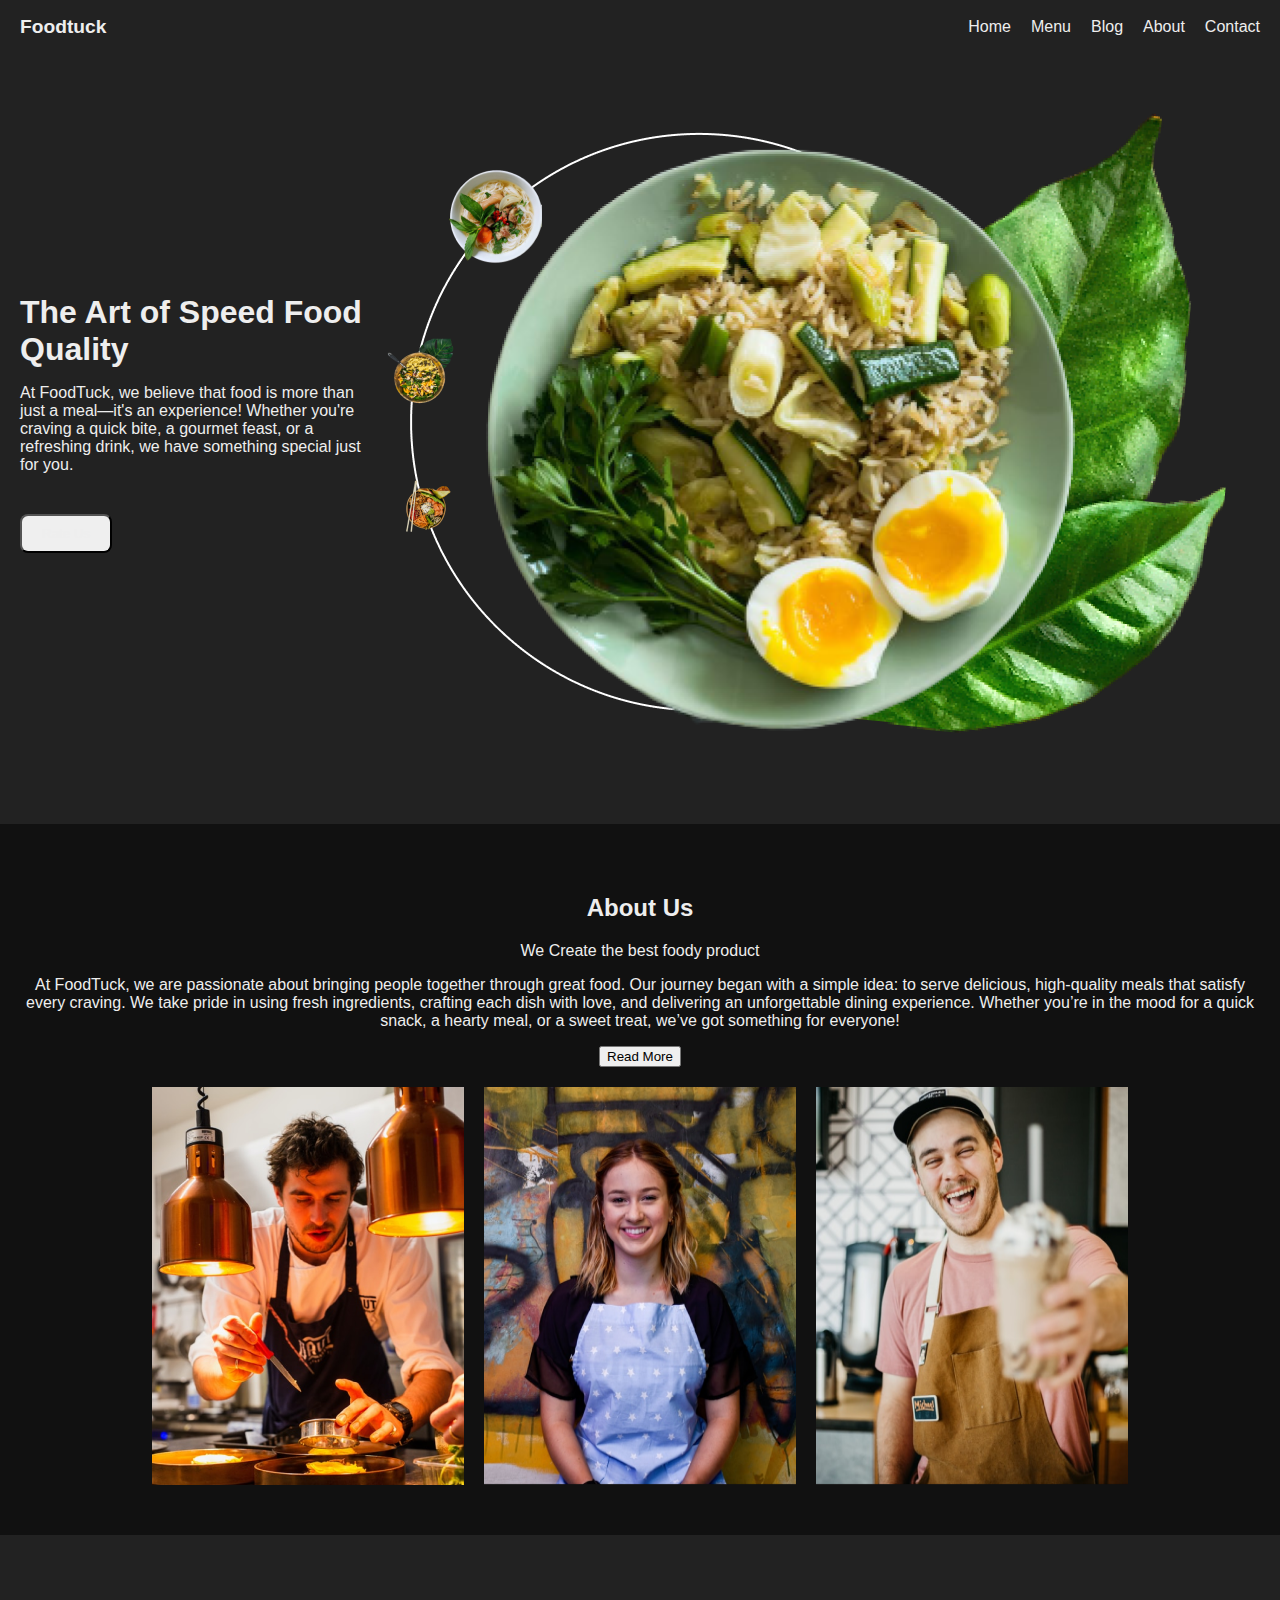
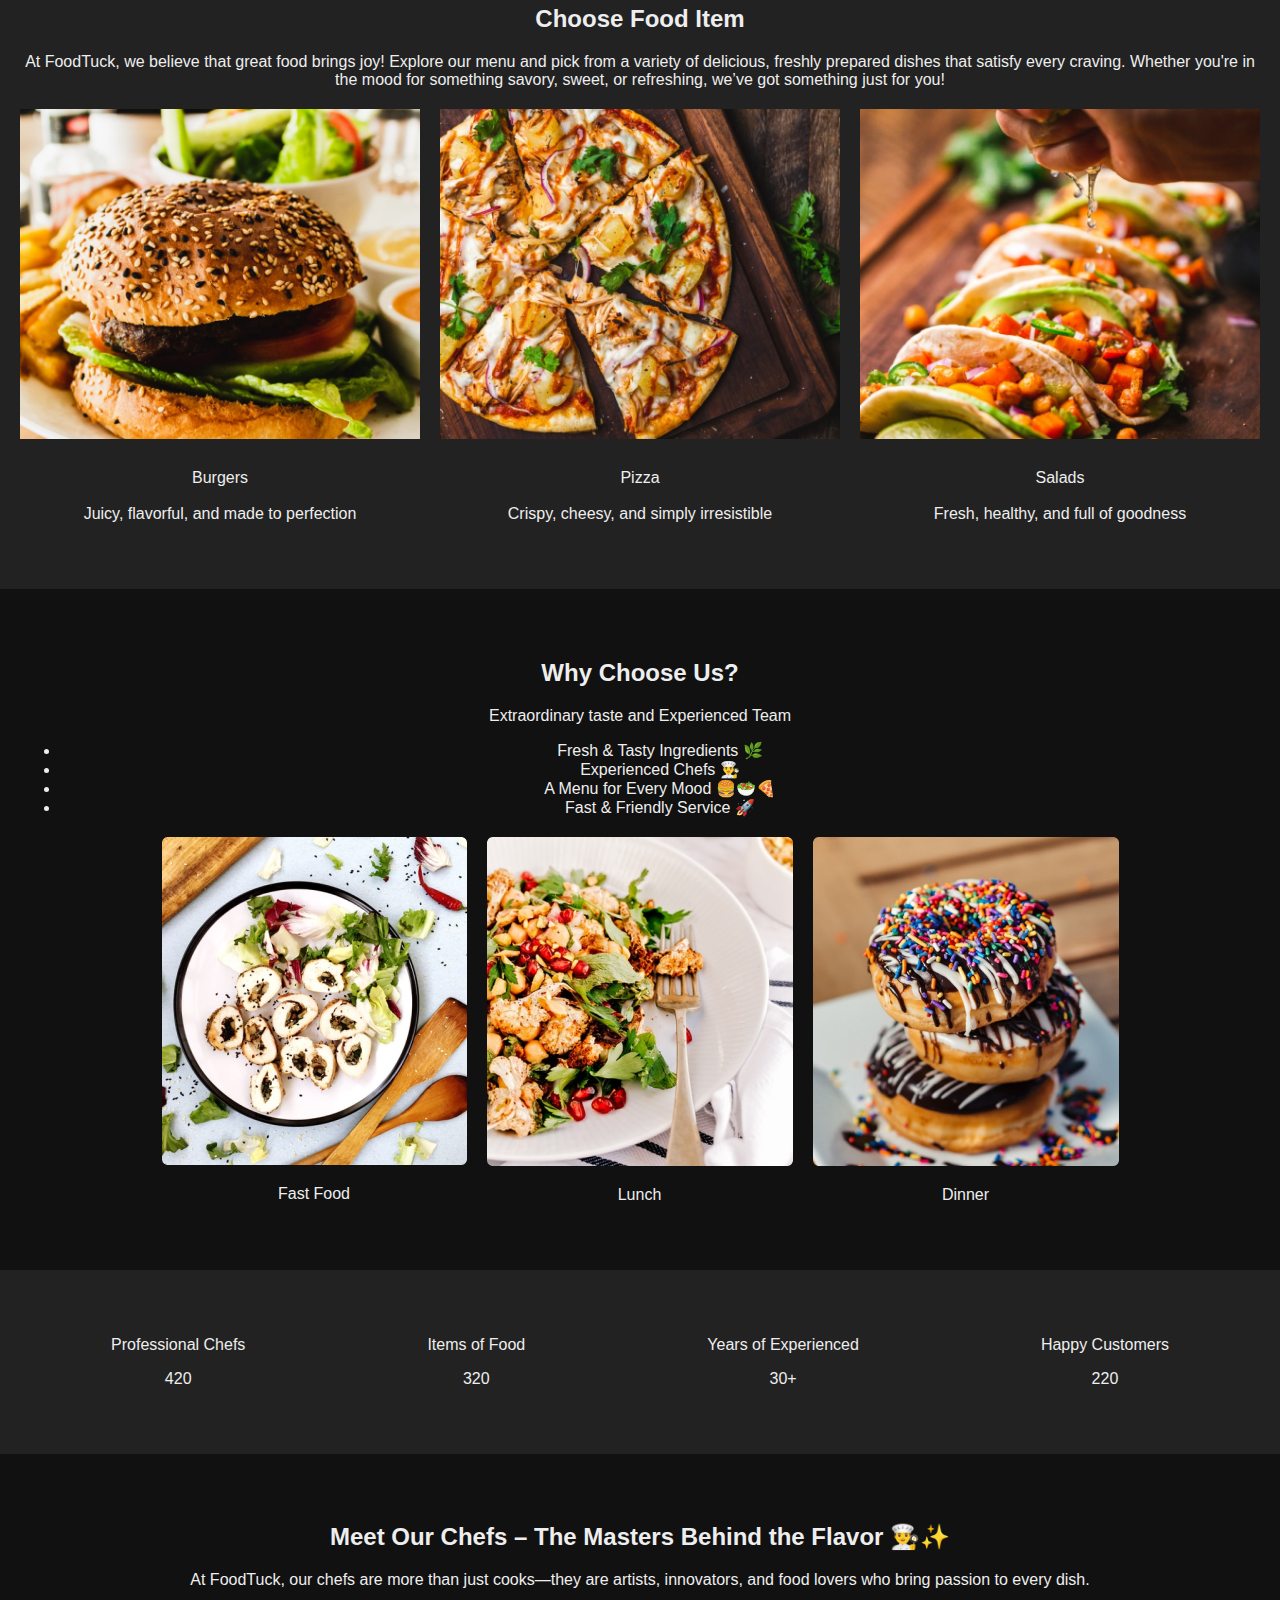
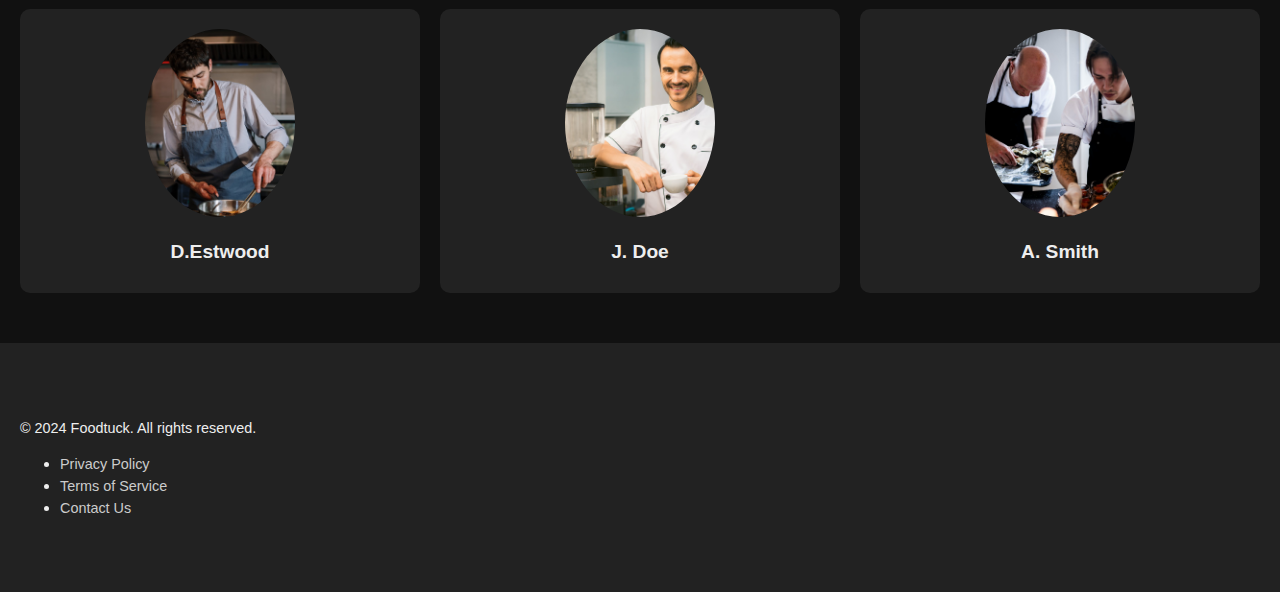
==== index.html @ a682c3f0 "first commit" ====
<!DOCTYPE html>
<html lang="en">
<head>
    <meta charset="UTF-8">
    <meta name="viewport" content="width=device-width, initial-scale=1.0">
    <title>Foodtuck</title>
    <link rel="stylesheet" href="css/style.css">

</head>
<body>
    <header>
        <nav>
            <div class="logo">Foodtuck</div>
            <div class="burger-menu">
                <div class="bar"></div>
                <div class="bar"></div>
                <div class="bar"></div>
            </div>
            <ul class="nav-links">
                <li><a href="index.html">Home</a></li>
                <li><a href="menu.html">Menu</a></li>
                <li><a href="blog.html">Blog</a></li>
                <li><a href="about.html">About</a></li>
                <li><a href="contact.html">Contact</a></li>

            </ul>
        </nav>
        <div class="hero">
            <div class="hero-content">
                <h1>The Art of Speed Food Quality</h1>
                <p>At FoodTuck, we believe that food is more than just a meal—it's an experience! Whether you're craving a quick bite, a gourmet feast, or a refreshing drink, we have something special just for you.</p>
                <button > <a href="rate-us.html" class="rate-us-button">Rate Us</a></button>
            </div>
            <img src="images/mainpic.png" alt="Front Image" class="hero-image"> </div>
    </header>

    <section class="about-us">
        <h2>About Us</h2>
        <p>We Create the best foody product</p>
        <p>At FoodTuck, we are passionate about bringing people together through great food. Our journey began with a simple idea: to serve delicious, high-quality meals that satisfy every craving.

            We take pride in using fresh ingredients, crafting each dish with love, and delivering an unforgettable dining experience. Whether you’re in the mood for a quick snack, a hearty meal, or a sweet treat, we’ve got something for everyone!</p>

        <button>Read More</button>
        <div class="about-images">
            <img src="images/aboutus.png" alt="About Image 1">
            <img src="images/aboutus2.png" alt="About Image 2">
            <img src="images/aboutus3.png" alt="About Image 3">
        </div>
    </section>

    <section class="food-category">
        <h2>Choose Food Item</h2>
        <p>At FoodTuck, we believe that great food brings joy! Explore our menu and pick from a variety of delicious, freshly prepared dishes that satisfy every craving. Whether you're in the mood for something savory, sweet, or refreshing, we’ve got something just for you!</p>
        <div class="food-grid">
            <div class="food-item">
                <img src="images/1food.png" alt="Food Item 1">
                <p>Burgers <br> <br> Juicy, flavorful, and made to perfection</p>
            </div>
            <div class="food-item">
                <img src="images/food2.png" alt="Food Item 2">
                <p>Pizza <br> <br> Crispy, cheesy, and simply irresistible</p>
            </div>
            <div class="food-item">
                <img src="images/food3.png" alt="Food Item 3">
                <p>Salads <br> <br> Fresh, healthy, and full of goodness</p>
        </div>
    </section>

    <section class="why-choose-us">
        <h2>Why Choose Us?</h2>
        <p>Extraordinary taste and Experienced Team</p>
        <ul>
            <li>Fresh & Tasty Ingredients 🌿</li>
            <li>Experienced Chefs 👨‍🍳</li>
            <li>A Menu for Every Mood 🍔🥗🍕</li>
            <li>Fast & Friendly Service 🚀</li>

        </ul>
        <div class="why-choose-grid">
            <div class="why-choose-item">
                <img src="images/choosus1.png" alt="Fast Food Icon">
                <p>Fast Food</p>
            </div>
            <div class="why-choose-item">
                <img src="images/choosus3.png" alt="Lunch Icon">
                <p>Lunch</p>
            </div>
            <div class="why-choose-item">
                <img src="images/choosus2.png" alt="Dinner Icon">
                <p>Dinner</p>
            </div>
        </div>
    </section>

    <section class="stats">
        <div class="stat-item">
            <p>Professional Chefs</p>
            <p>420</p>
        </div>
        <div class="stat-item">
            <p>Items of Food</p>
            <p>320</p>
        </div>
        <div class="stat-item">
            <p>Years of Experienced</p>
            <p>30+</p>
        </div>
        <div class="stat-item">
            <p>Happy Customers</p>
            <p>220</p>
        </div>
    </section>

    <section class="chefs">
        <h2>Meet Our Chefs – The Masters Behind the Flavor 👨‍🍳✨</h2>
        <p>At FoodTuck, our chefs are more than just cooks—they are artists, innovators, and food lovers who bring passion to every dish. </p>
        <div class="chef-grid">
            <div class="chef-item">
                <img src="images/chef1.png" alt="Chef 1">
                <h3>D.Estwood</h3>
            <script src="script.js"></script>
        </div>
        <div class="chef-item">
            <img src="images/chef2.png" alt="Chef 2">
            <h3>J. Doe</h3>
        </div>
        <div class="chef-item">
            <img src="images/chef3.png" alt="Chef 3">
            <h3>A. Smith</h3>
        </div>
    </div>
</section>

<footer>
    <div class="footer-content">
        <p>&copy; 2024 Foodtuck. All rights reserved.</p>
        <ul class="footer-links">
            <li><a href="#">Privacy Policy</a></li>
            <li><a href="#">Terms of Service</a></li>
            <li><a href="#">Contact Us</a></li>
        </ul>
    </div>
</footer>

<script src="script.js"></script>
</body>
</html>
---- css/style.css ----
/* ბეისიქ სტილები */
body {
    font-family: sans-serif; 
    margin: 0;
    background-color: #111; 
    color: #eee; 
}

a {
    text-decoration: none;
    color: #eee;
}

img {
    max-width: 100%;
    height: auto;
}

/* ჰედერი და ნავიგაცია */
header {
    background-color: #222; 
    padding: 1rem 0;
}

nav {
    display: flex;
    justify-content: space-between;
    align-items: center;
    padding: 0 20px;
}
/* ნავიგაციის ლინკი და ტრანზიშენები */
.nav-links li a {
    transition: all 0.3s ease; 
}

.nav-links li a:hover {
    font-weight: bold; 
    font-size: 14px; 
    color: #fff; 
}

.logo {
    font-weight: bold;
    font-size: 1.2rem;
}

.burger-menu {
    display: none; 
    cursor: pointer;
}

.bar {
    width: 25px;
    height: 3px;
    background-color: #eee;
    margin: 5px 0;
}

.nav-links {
    list-style: none;
    margin: 0;
    padding: 0;
    display: flex;
}

.nav-links li {
    margin-left: 20px;
}


.hero {
    display: flex;
    align-items: center;
    padding: 50px 20px;
}

.hero-content {
    flex: 1;
}

.hero-content h1 {
    font-size: 2rem;
    margin-bottom: 10px;
}

.hero-content p {
    margin-bottom: 20px;
}

.hero-image {
    flex: 1;
    text-align: center; 
}
.hero-content button{
    padding: 10px 20px;
    text-decoration: none;
    border-radius: 8px;
    display: inline-block;
    margin: 20px 0;
    width: auto;
    height: auto;
    text-decoration-color: #e68900;
}


.about-us {
    padding: 50px 20px;
    text-align: center; 
}

.about-us h2 {
    font-size: 1.5rem;
    margin-bottom: 20px;
}

.about-images {
    display: flex;
    justify-content: center;
    gap: 20px; 
    margin-top: 20px;
}


.food-category {
    padding: 50px 20px;
    text-align: center;
    background-color: #222;
}

.food-grid {
    display: grid;
    grid-template-columns: repeat(auto-fit, minmax(200px, 1fr)); /* Responsive grid */
    gap: 20px;
    margin-top: 20px;
}

.food-item {
    text-align: center;
}

.food-item img {
    margin-bottom: 10px;
}


.why-choose-us {
    padding: 50px 20px;
    text-align: center;
}

.why-choose-grid {
    display: flex;
    justify-content: center;
    gap: 20px;
    margin-top: 20px;
}

.why-choose-item {
    text-align: center;
}


.stats {
    display: flex;
    justify-content: space-around;
    padding: 50px 20px;
    background-color: #222; 
}

.stat-item {
    text-align: center;
}


.menu {
    padding: 50px 20px;
}

.menu-categories ul {
    list-style: none;
    margin: 0;
    padding: 0;
    display: flex;
    justify-content: center;
    gap: 20px;
}

.menu-items {
    display: grid;
    grid-template-columns: repeat(auto-fit, minmax(250px, 1fr)); 
    gap: 20px;
    margin-top: 20px;
}

.menu-item {
    border: 1px solid #444; 
    padding: 10px;
    text-align: center;
}

.menu-item img {
    margin-bottom: 10px;
}

.menu-item h3 {
    margin-bottom: 5px;
}

.menu-item p {
    margin: 0;
}

/* რესფონსივი */
@media (max-width: 768px) {
    .nav-links {
        display: none; 
        flex-direction: column;
        position: absolute;
        top: 60px; 
        left: 0;
        width: 100%;
        background-color: #222;
        text-align: center;
    }

    .nav-links li {
        margin: 10px 0;
    }

    .burger-menu {
        display: block; 
    }

    .hero {
        flex-direction: column; 
    }

    .hero-image {
        margin-top: 20px;
    }

    .about-images {
        flex-direction: column; 
    }

    .why-choose-grid {
        flex-direction: column; 
    }

    .stats {
        flex-direction: column; 
    }
}

/* სტილების დამატება */
.chefs {
    padding: 50px 20px;
    text-align: center;
    background-color: #111;
}

.chef-grid {
    display: grid;
    grid-template-columns: repeat(auto-fit, minmax(200px, 1fr));
    gap: 20px;
    margin-top: 20px;
}

.chef-item {
    text-align: center;
    background-color: #222;
    padding: 20px;
    border-radius: 10px;
}

.chef-item img {
    width: 100%;
    border-radius: 50%;
    max-width: 150px;
    margin-bottom: 10px;
}

.chef-item h3 {
    margin: 10px 0;
    font-size: 1.2rem;
}

/* ფუტერი*/
footer {
    background-color: #222;
    padding: 60px 20px;
    color: #eee;
    display: grid;
    grid-template-columns: repeat(auto-fit, minmax(200px, 1fr));
    gap: 30px;
}

footer h4 {
    font-size: 1.2rem;
    color: #f0a500;
    margin-bottom: 15px;
    text-transform: uppercase;
}

footer p {
    font-size: 0.9rem;
    line-height: 1.5;
}

footer a {
    color: #ccc;
    font-size: 0.9rem;
    display: block;
    margin: 5px 0;
    transition: color 0.3s ease;
}

footer a:hover {
    color: #f0a500;
}

footer .opening-hours {
    display: flex;
    align-items: center;
    background-color: #333;
    padding: 10px;
    border-radius: 8px;
}

footer .opening-hours img {
    width: 30px;
    margin-right: 15px;
}

footer .social-icons {
    display: flex;
    gap: 15px;
    margin-top: 10px;
}

footer .social-icons a {
    color: #f0a500;
    font-size: 1.2rem;
}


.blog-section {
    padding: 80px 20px;
    background-color: #111;
    text-align: center;
}

.blog-section h2 {
    font-size: 2rem;
    color: #f0a500;
    margin-bottom: 10px;
}

.blog-section .blog-grid {
    display: grid;
    grid-template-columns: repeat(auto-fit, minmax(300px, 1fr));
    gap: 30px;
    margin-top: 30px;
}

.blog-card {
    background-color: #222;
    border-radius: 10px;
    overflow: hidden;
    box-shadow: 0 4px 8px rgba(0, 0, 0, 0.2);
    transition: transform 0.3s ease, box-shadow 0.3s ease;
}

.blog-card:hover {
    transform: translateY(-5px);
    box-shadow: 0 6px 16px rgba(0, 0, 0, 0.3);
}

.blog-card img {
    width: 100%;
    height: auto;
}

.blog-card .card-content {
    padding: 15px;
}

.blog-card h3 {
    font-size: 1.3rem;
    color: #f0a500;
    margin: 10px 0;
}

.blog-card p {
    font-size: 0.9rem;
    color: #ccc;
    line-height: 1.5;
}

.blog-card a {
    display: inline-block;
    color: #f0a500;
    margin-top: 10px;
    font-weight: bold;
    text-decoration: underline;
}

.blog-card a:hover {
    text-decoration: none;
}



.rate-us-button:hover {
    text-align: center;
    color: #e68900;

}
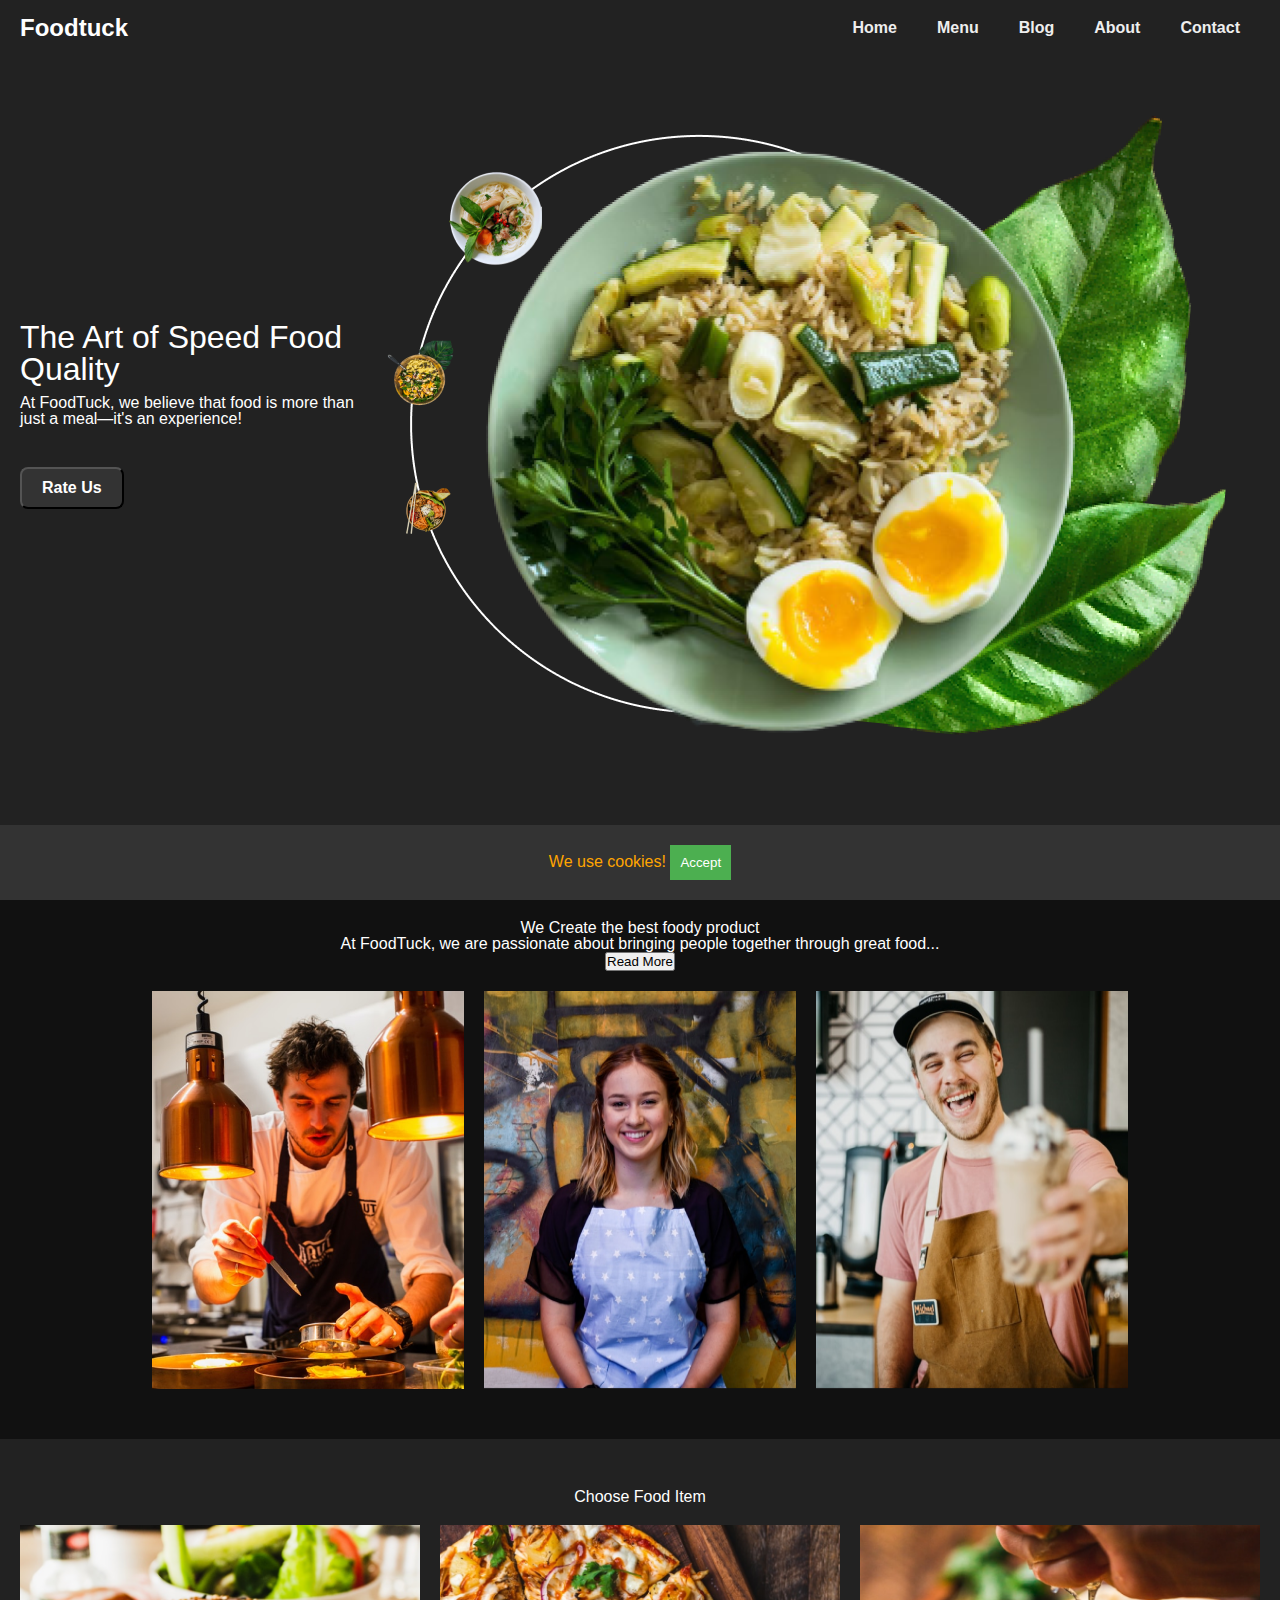
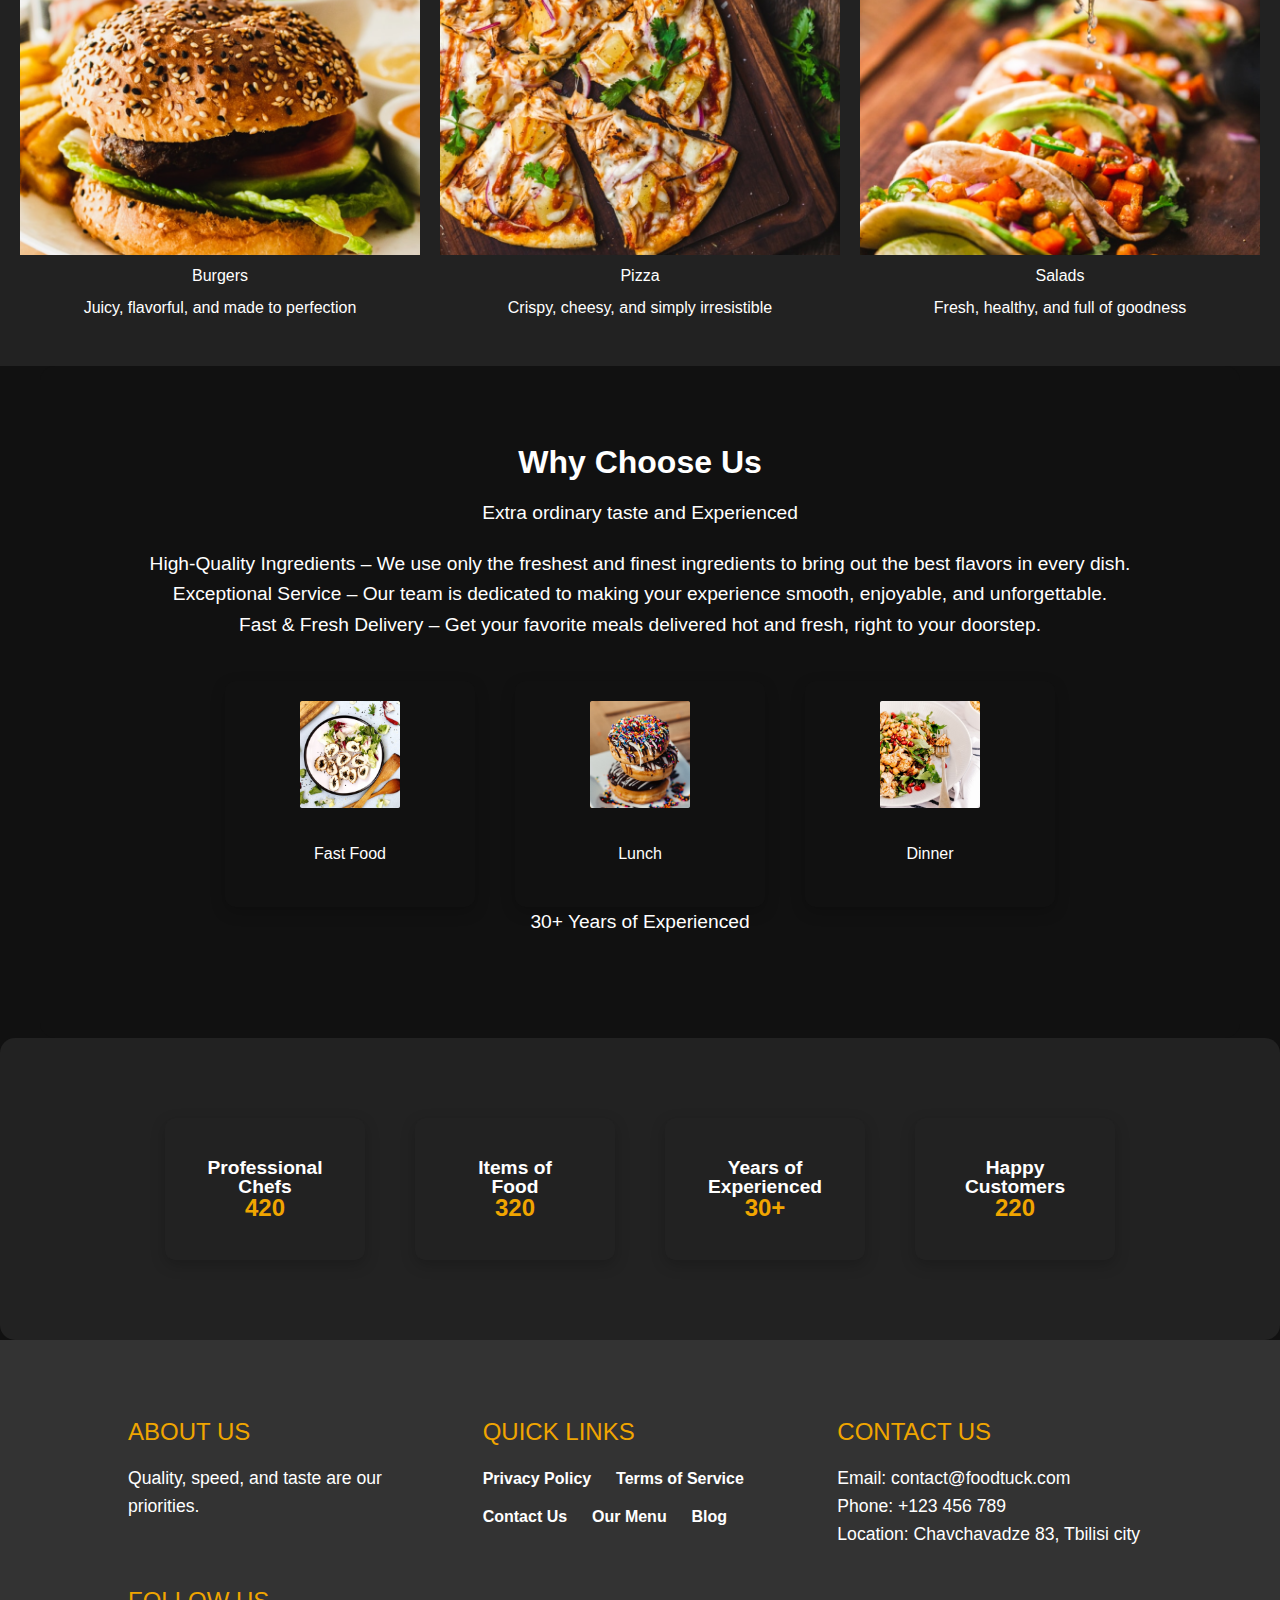
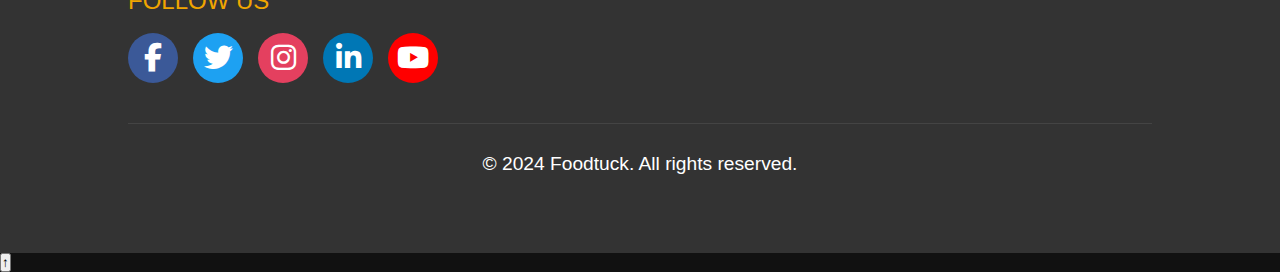
==== commit 54e2f73e: "final version: Foodtuck" ====
--- a/index.html
+++ b/index.html
@@ -4,147 +4,217 @@
     <meta charset="UTF-8">
     <meta name="viewport" content="width=device-width, initial-scale=1.0">
     <title>Foodtuck</title>
+    <link rel="stylesheet" href="css/reset.css">
     <link rel="stylesheet" href="css/style.css">
-
+    <link href="https://fonts.googleapis.com/css2?family=Lora:wght@400;700&display=swap" rel="stylesheet">
+    <link rel="stylesheet" href="https://cdnjs.cloudflare.com/ajax/libs/font-awesome/6.4.2/css/all.min.css">
+
+    <style>
+        .instagram-media-container {
+            display: flex;
+            flex-wrap: wrap;
+            gap: 20px;
+            justify-content: center;
+            margin-top: 20px;
+        }
+
+        .instagram-media-container div {
+            width: 250px;
+            height: 250px;
+            overflow: hidden;
+            border-radius: 8px;
+            box-shadow: 0 4px 8px rgba(0, 0, 0, 0.1);
+        }
+
+        .instagram-media-container img {
+            width: 100%;
+            height: 100%;
+            object-fit: cover;
+        }
+    </style>
 </head>
 <body>
-    <header>
-        <nav>
-            <div class="logo">Foodtuck</div>
-            <div class="burger-menu">
-                <div class="bar"></div>
-                <div class="bar"></div>
-                <div class="bar"></div>
+
+<header id="header">
+    <nav>
+        <div class="logo">
+        <h1> Foodtuck</h1>
+        </div>
+        <div class="burger-menu" onclick="toggleMenu()">
+            <div class="bar"></div>
+            <div class="bar"></div>
+            <div class="bar"></div>
+        </div>
+        <ul class="nav-links">
+            <li><a href="index.html">Home</a></li>
+            <li><a href="menu.html">Menu</a></li>
+            <li><a href="blog.html">Blog</a></li>
+            <li><a href="about.html">About</a></li>
+            <li><a href="contact.html">Contact</a></li>
+        </ul>
+    </nav>
+    <div class="hero">
+        <div class="hero-content">
+            <h1>The Art of Speed Food Quality</h1>
+            <p>At FoodTuck, we believe that food is more than just a meal—it's an experience!</p>
+            <button><a href="rate-us.html" class="rate-us-button">Rate Us</a></button>
+        </div>
+        <img src="images/mainpic.png" alt="Front Image" class="hero-image">
+    </div>
+</header>
+
+<div id="cookie-notification">
+    <p>We use cookies! <button id="accept-cookie">Accept</button></p>
+</div>
+
+<section class="about-us">
+    <h2>About Us</h2>
+    <p>We Create the best foody product</p>
+    <p>At FoodTuck, we are passionate about bringing people together through great food...</p>
+    <button id="readMoreBtn">Read More</button>
+
+    <div class="about-images">
+        <img src="images/aboutus.png" alt="About Image 1">
+        <img src="images/aboutus2.png" alt="About Image 2">
+        <img src="images/aboutus3.png" alt="About Image 3">
+    </div>
+</section>
+
+<section class="food-category">
+    <h2> Choose Food Item </h2>
+    <div class="food-grid">
+        <div class="food-item">
+            <img src="images/1food.png" alt="Food Item 1">
+            <p>Burgers <br> <br> Juicy, flavorful, and made to perfection</p>
+        </div>
+        <div class="food-item">
+            <img src="images/food2.png" alt="Food Item 2">
+            <p>Pizza <br> <br> Crispy, cheesy, and simply irresistible</p>
+        </div>
+        <div class="food-item">
+            <img src="images/food3.png" alt="Food Item 3">
+            <p>Salads <br> <br> Fresh, healthy, and full of goodness</p>
+        </div>
+    </div>
+</section>
+
+<section class="why-choose-us">
+    <h2>Why Choose Us</h2>
+    <p>Extra ordinary taste and Experienced</p>
+    <p>High-Quality Ingredients – We use only the freshest and finest ingredients to bring out the best flavors in every dish.
+
+       <br> Exceptional Service – Our team is dedicated to making your experience smooth, enjoyable, and unforgettable.
+        
+       <br>
+        Fast & Fresh Delivery – Get your favorite meals delivered hot and fresh, right to your doorstep.</p>
+    <div class="why-choose-grid">
+        <div class="why-choose-item">
+            <img src="images/choosus1.png" alt="Fast Food Icon">
+            <p>Fast Food</p>
+        </div>
+        <div class="why-choose-item">
+            <img src="images/choosus2.png" alt="Lunch Icon">
+            <p>Lunch</p>
+        </div>
+        <div class="why-choose-item">
+            <img src="images/choosus3.png" alt="Dinner Icon">
+            <p>Dinner</p>
+        </div>
+    </div>
+    <p>30+ Years of Experienced</p>
+</section>
+
+<section class="stats">
+    <div class="stat-item">
+        <p>Professional Chefs</p>
+        <p>420</p>
+    </div>
+    <div class="stat-item">
+        <p>Items of Food</p>
+        <p>320</p>
+    </div>
+    <div class="stat-item">
+        <p>Years of Experienced</p>
+        <p>30+</p>
+    </div>
+    <div class="stat-item">
+        <p>Happy Customers</p>
+        <p>220</p>
+    </div>
+</section>
+
+<footer>
+    <div class="footer-container">
+        <div class="footer-section about">
+            <h4>About Us</h4>
+            <p>Quality, speed, and taste are our priorities.</p>
+        </div>
+        
+        <div class="footer-section links">
+            <h4>Quick Links</h4>
+            <ul>
+                <li><a href="#">Privacy Policy</a></li>
+                <li><a href="#">Terms of Service</a></li>
+                <li><a href="#">Contact Us</a></li>
+                <li><a href="#">Our Menu</a></li>
+                <li><a href="#">Blog</a></li>
+            </ul>
+        </div>
+
+        <div class="footer-section contact">
+            <h4>Contact Us</h4>
+            <p>Email: contact@foodtuck.com</p>
+            <p>Phone: +123 456 789</p>
+            <p>Location: Chavchavadze 83, Tbilisi city</p>
+        </div>
+
+        <div class="footer-section social">
+            <h4>Follow Us</h4>
+            <div class="social-icons">
+                <a href="https://facebook.com" target="_blank"><i class="fab fa-facebook-f"></i></a>
+                <a href="https://twitter.com" target="_blank"><i class="fab fa-twitter"></i></a>
+                <a href="https://instagram.com" target="_blank"><i class="fab fa-instagram"></i></a>
+                <a href="https://linkedin.com" target="_blank"><i class="fab fa-linkedin-in"></i></a>
+                <a href="https://youtube.com" target="_blank"><i class="fab fa-youtube"></i></a>
             </div>
-            <ul class="nav-links">
-                <li><a href="index.html">Home</a></li>
-                <li><a href="menu.html">Menu</a></li>
-                <li><a href="blog.html">Blog</a></li>
-                <li><a href="about.html">About</a></li>
-                <li><a href="contact.html">Contact</a></li>
-
-            </ul>
-        </nav>
-        <div class="hero">
-            <div class="hero-content">
-                <h1>The Art of Speed Food Quality</h1>
-                <p>At FoodTuck, we believe that food is more than just a meal—it's an experience! Whether you're craving a quick bite, a gourmet feast, or a refreshing drink, we have something special just for you.</p>
-                <button > <a href="rate-us.html" class="rate-us-button">Rate Us</a></button>
-            </div>
-            <img src="images/mainpic.png" alt="Front Image" class="hero-image"> </div>
-    </header>
-
-    <section class="about-us">
-        <h2>About Us</h2>
-        <p>We Create the best foody product</p>
-        <p>At FoodTuck, we are passionate about bringing people together through great food. Our journey began with a simple idea: to serve delicious, high-quality meals that satisfy every craving.
-
-            We take pride in using fresh ingredients, crafting each dish with love, and delivering an unforgettable dining experience. Whether you’re in the mood for a quick snack, a hearty meal, or a sweet treat, we’ve got something for everyone!</p>
-
-        <button>Read More</button>
-        <div class="about-images">
-            <img src="images/aboutus.png" alt="About Image 1">
-            <img src="images/aboutus2.png" alt="About Image 2">
-            <img src="images/aboutus3.png" alt="About Image 3">
-        </div>
-    </section>
-
-    <section class="food-category">
-        <h2>Choose Food Item</h2>
-        <p>At FoodTuck, we believe that great food brings joy! Explore our menu and pick from a variety of delicious, freshly prepared dishes that satisfy every craving. Whether you're in the mood for something savory, sweet, or refreshing, we’ve got something just for you!</p>
-        <div class="food-grid">
-            <div class="food-item">
-                <img src="images/1food.png" alt="Food Item 1">
-                <p>Burgers <br> <br> Juicy, flavorful, and made to perfection</p>
-            </div>
-            <div class="food-item">
-                <img src="images/food2.png" alt="Food Item 2">
-                <p>Pizza <br> <br> Crispy, cheesy, and simply irresistible</p>
-            </div>
-            <div class="food-item">
-                <img src="images/food3.png" alt="Food Item 3">
-                <p>Salads <br> <br> Fresh, healthy, and full of goodness</p>
-        </div>
-    </section>
-
-    <section class="why-choose-us">
-        <h2>Why Choose Us?</h2>
-        <p>Extraordinary taste and Experienced Team</p>
-        <ul>
-            <li>Fresh & Tasty Ingredients 🌿</li>
-            <li>Experienced Chefs 👨‍🍳</li>
-            <li>A Menu for Every Mood 🍔🥗🍕</li>
-            <li>Fast & Friendly Service 🚀</li>
-
-        </ul>
-        <div class="why-choose-grid">
-            <div class="why-choose-item">
-                <img src="images/choosus1.png" alt="Fast Food Icon">
-                <p>Fast Food</p>
-            </div>
-            <div class="why-choose-item">
-                <img src="images/choosus3.png" alt="Lunch Icon">
-                <p>Lunch</p>
-            </div>
-            <div class="why-choose-item">
-                <img src="images/choosus2.png" alt="Dinner Icon">
-                <p>Dinner</p>
-            </div>
-        </div>
-    </section>
-
-    <section class="stats">
-        <div class="stat-item">
-            <p>Professional Chefs</p>
-            <p>420</p>
-        </div>
-        <div class="stat-item">
-            <p>Items of Food</p>
-            <p>320</p>
-        </div>
-        <div class="stat-item">
-            <p>Years of Experienced</p>
-            <p>30+</p>
-        </div>
-        <div class="stat-item">
-            <p>Happy Customers</p>
-            <p>220</p>
-        </div>
-    </section>
-
-    <section class="chefs">
-        <h2>Meet Our Chefs – The Masters Behind the Flavor 👨‍🍳✨</h2>
-        <p>At FoodTuck, our chefs are more than just cooks—they are artists, innovators, and food lovers who bring passion to every dish. </p>
-        <div class="chef-grid">
-            <div class="chef-item">
-                <img src="images/chef1.png" alt="Chef 1">
-                <h3>D.Estwood</h3>
-            <script src="script.js"></script>
-        </div>
-        <div class="chef-item">
-            <img src="images/chef2.png" alt="Chef 2">
-            <h3>J. Doe</h3>
-        </div>
-        <div class="chef-item">
-            <img src="images/chef3.png" alt="Chef 3">
-            <h3>A. Smith</h3>
-        </div>
-    </div>
-</section>
-
-<footer>
-    <div class="footer-content">
-        <p>&copy; 2024 Foodtuck. All rights reserved.</p>
-        <ul class="footer-links">
-            <li><a href="#">Privacy Policy</a></li>
-            <li><a href="#">Terms of Service</a></li>
-            <li><a href="#">Contact Us</a></li>
-        </ul>
+        </div>
+    </div>
+
+    <div class="footer-bottom">
+        &copy; 2024 Foodtuck. All rights reserved.
     </div>
 </footer>
 
-<script src="script.js"></script>
+
+<button id="scrollToTopBtn">↑</button>
+
+<script>
+// Instagram Media Fetching Code
+const userId = 'vk.ubilava'; 
+const accessToken = 'vk.ubilava';  
+
+const mediaUrl = `https://graph.instagram.com/${vk.ubilava}/media?fields=id,caption,media_type,media_url,thumbnail_url,permalink&access_token=${accessToken}`;
+
+fetch(mediaUrl)
+  .then(response => response.json())
+  .then(data => {
+    const container = document.createElement('div'); 
+    container.classList.add('instagram-media-container'); 
+    document.body.appendChild(container);
+
+    data.data.forEach(item => {
+      const mediaElement = document.createElement('div');
+      const imageElement = document.createElement('img');
+      imageElement.src = item.media_url; 
+      mediaElement.appendChild(imageElement);
+      container.appendChild(mediaElement); 
+    });
+  })
+  .catch(error => {
+    console.error('Error:', error);
+  });
+</script>
+
+<script src="js/home.js"></script>
 </body>
 </html>
-
-
--- a/css/style.css
+++ b/css/style.css
@@ -1,24 +1,55 @@
-/* ბეისიქ სტილები */
+/* სტილების რესეტი*/
+* {
+    margin: 0;
+    padding: 0;
+    box-sizing: border-box;
+}
+
+
 body {
-    font-family: sans-serif; 
-    margin: 0;
-    background-color: #111; 
-    color: #eee; 
-}
+    font-family: 'lora', serif;
+}
+
+
+ul {
+    list-style-type: none;
+    padding: 0;
+}
+
+li {
+    display: inline-block;
+    margin-right: 20px;
+}
+
 
 a {
     text-decoration: none;
-    color: #eee;
-}
-
-img {
-    max-width: 100%;
-    height: auto;
+    color: #333; 
+    font-weight: 600;
+    font-size: 16px;  
+    transition: color 0.3s ease;
+}
+
+
+a:hover {
+    color: #f39c12;  
+}
+
+a.nav-link {
+    font-family: 'Poppins', sans-serif;
+}
+
+
+body {
+    font-family: sans-serif;
+    margin: 0;
+    background-color: #111;
+    color: white;
 }
 
 /* ჰედერი და ნავიგაცია */
 header {
-    background-color: #222; 
+    background-color: #222;
     padding: 1rem 0;
 }
 
@@ -28,32 +59,24 @@
     align-items: center;
     padding: 0 20px;
 }
-/* ნავიგაციის ლინკი და ტრანზიშენები */
-.nav-links li a {
-    transition: all 0.3s ease; 
-}
-
-.nav-links li a:hover {
-    font-weight: bold; 
-    font-size: 14px; 
-    color: #fff; 
-}
 
 .logo {
     font-weight: bold;
-    font-size: 1.2rem;
+    font-size: 1.5rem;
 }
 
 .burger-menu {
-    display: none; 
+    display: none;
     cursor: pointer;
-}
-
-.bar {
-    width: 25px;
-    height: 3px;
-    background-color: #eee;
-    margin: 5px 0;
+    flex-direction: column;
+    gap: 5px;
+}
+
+.burger-menu .bar {
+    width: 30px;
+    height: 4px;
+    background-color: white;
+    border-radius: 2px;
 }
 
 .nav-links {
@@ -67,7 +90,19 @@
     margin-left: 20px;
 }
 
-
+.nav-links li a {
+    text-decoration: none;
+    color: #eee;
+    transition: all 0.3s ease;
+}
+
+.nav-links li a:hover {
+    font-weight: bold;
+    font-size: 14px;
+    color: orange;
+}
+
+/* ჰირო სექცია*/
 .hero {
     display: flex;
     align-items: center;
@@ -87,172 +122,107 @@
     margin-bottom: 20px;
 }
 
-.hero-image {
-    flex: 1;
-    text-align: center; 
-}
-.hero-content button{
+.hero-content button {
+    background-color: #333;
     padding: 10px 20px;
     text-decoration: none;
     border-radius: 8px;
-    display: inline-block;
     margin: 20px 0;
-    width: auto;
-    height: auto;
-    text-decoration-color: #e68900;
-}
-
+    color: orange;
+}
+.rate-us-button {
+    background-color: #333;
+    color: white;
+}
+
+.hero-image {
+    flex: 1;
+    text-align: center;
+    max-width: 100%;
+}
+
+/* ებაუთ აზ სექცია*/
 
 .about-us {
     padding: 50px 20px;
-    text-align: center; 
+    text-align: center;
 }
 
 .about-us h2 {
     font-size: 1.5rem;
     margin-bottom: 20px;
+    
 }
 
 .about-images {
-    display: flex;
-    justify-content: center;
-    gap: 20px; 
-    margin-top: 20px;
-}
-
-
-.food-category {
-    padding: 50px 20px;
-    text-align: center;
-    background-color: #222;
-}
-
-.food-grid {
-    display: grid;
-    grid-template-columns: repeat(auto-fit, minmax(200px, 1fr)); /* Responsive grid */
-    gap: 20px;
-    margin-top: 20px;
-}
-
-.food-item {
-    text-align: center;
-}
-
-.food-item img {
-    margin-bottom: 10px;
-}
-
-
-.why-choose-us {
-    padding: 50px 20px;
-    text-align: center;
-}
-
-.why-choose-grid {
     display: flex;
     justify-content: center;
     gap: 20px;
     margin-top: 20px;
 }
 
+.about-images img {
+    max-width: 100%;
+}
+
+/* ფუდ კატეგორიის სექცეია */
+.food-category {
+    padding: 50px 20px;
+    text-align: center;
+    background-color: #222;
+}
+
+.food-grid {
+    display: grid;
+    grid-template-columns: repeat(auto-fit, minmax(200px, 1fr));
+    gap: 20px;
+    margin-top: 20px;
+}
+
+.food-item {
+    text-align: center;
+}
+
+.food-item img {
+    width: 100%;
+    margin-bottom: 10px;
+}
+
+/* ვაი ჩუზ ას სექცია */
+.why-choose-us {
+    padding: 50px 20px;
+    text-align: center;
+}
+
+.why-choose-grid {
+    display: flex;
+    justify-content: center;
+    gap: 20px;
+    margin-top: 20px;
+}
+
 .why-choose-item {
     text-align: center;
 }
 
-
+.why-choose-item img {
+    width: 60px;
+    margin-bottom: 10px;
+}
+
+/* სთათს სექცია */
 .stats {
     display: flex;
     justify-content: space-around;
     padding: 50px 20px;
-    background-color: #222; 
+    background-color: #222;
 }
 
 .stat-item {
     text-align: center;
 }
 
-
-.menu {
-    padding: 50px 20px;
-}
-
-.menu-categories ul {
-    list-style: none;
-    margin: 0;
-    padding: 0;
-    display: flex;
-    justify-content: center;
-    gap: 20px;
-}
-
-.menu-items {
-    display: grid;
-    grid-template-columns: repeat(auto-fit, minmax(250px, 1fr)); 
-    gap: 20px;
-    margin-top: 20px;
-}
-
-.menu-item {
-    border: 1px solid #444; 
-    padding: 10px;
-    text-align: center;
-}
-
-.menu-item img {
-    margin-bottom: 10px;
-}
-
-.menu-item h3 {
-    margin-bottom: 5px;
-}
-
-.menu-item p {
-    margin: 0;
-}
-
-/* რესფონსივი */
-@media (max-width: 768px) {
-    .nav-links {
-        display: none; 
-        flex-direction: column;
-        position: absolute;
-        top: 60px; 
-        left: 0;
-        width: 100%;
-        background-color: #222;
-        text-align: center;
-    }
-
-    .nav-links li {
-        margin: 10px 0;
-    }
-
-    .burger-menu {
-        display: block; 
-    }
-
-    .hero {
-        flex-direction: column; 
-    }
-
-    .hero-image {
-        margin-top: 20px;
-    }
-
-    .about-images {
-        flex-direction: column; 
-    }
-
-    .why-choose-grid {
-        flex-direction: column; 
-    }
-
-    .stats {
-        flex-direction: column; 
-    }
-}
-
-/* სტილების დამატება */
+/* შეფს სექცია */
 .chefs {
     padding: 50px 20px;
     text-align: center;
@@ -284,66 +254,193 @@
     margin: 10px 0;
     font-size: 1.2rem;
 }
-
-/* ფუტერი*/
+/* why choose us section */
+
+.why-choose-us {
+    background-color: #111;
+    padding: 80px 20px;
+    text-align: center;
+    max-width: 1200px;
+    margin: 0 auto;
+    border-radius: 15px;
+    color: white;
+}
+
+.why-choose-us h2 {
+    font-size: 2rem;
+    font-weight: bold;
+    color: white;
+    margin-bottom: 20px;
+}
+
+.why-choose-us p {
+    font-size: 1.2rem;
+    color: white;
+    line-height: 1.6;
+    margin-bottom: 20px;
+}
+
+.why-choose-grid {
+    display: flex;
+    justify-content: center;
+    gap: 40px;
+    margin-top: 40px;
+}
+
+.why-choose-item {
+    background: #111;
+    padding: 20px;
+    border-radius: 10px;
+    box-shadow: 0 5px 15px rgba(0, 0, 0, 0.2);
+    text-align: center;
+    width: 250px;
+    transition: transform 0.3s ease-in-out;
+
+}
+
+.why-choose-item img {
+    width: 100px;
+    height: auto;
+    margin-bottom: 30px;
+}
+
+.why-choose-item p {
+    font-size: 1.3rem;
+    font-weight: normal;
+    font-size: 1rem;
+}
+
+.why-choose-item:hover {
+    transform: translateY(-8px);
+}
+
+/* Stats Section */
+.stats {
+    background-color: #222;
+    color: white;
+    font-weight: normal;
+    padding: 80px 20px;
+    text-align: center;
+    display: flex;
+    justify-content: center;
+    gap: 50px;
+    flex-wrap: wrap;
+    border-radius: 15px;
+}
+
+.stat-item {
+    background: #2222;
+    padding: 40px;
+    border-radius: 10px;
+    box-shadow: 0 5px 15px rgba(0, 0, 0, 0.2);
+    width: 200px;
+    transition: transform 0.3s ease-in-out;
+}
+
+.stat-item p {
+    font-size: 1.2rem;
+    font-weight: bold;
+    
+}
+
+.stat-item p:last-child {
+
+    font-size: 1.5rem;
+    color: #f0a500;
+}
+
+.stat-item:hover {
+    transform: scale(1.1);
+}
+
+/* ფუტერ სექცია */
 footer {
-    background-color: #222;
-    padding: 60px 20px;
-    color: #eee;
+    background-color: #333;
+    padding: 80px 10%;
+    color: white;
+}
+
+.footer-container {
     display: grid;
-    grid-template-columns: repeat(auto-fit, minmax(200px, 1fr));
-    gap: 30px;
-}
-
-footer h4 {
+    grid-template-columns: repeat(auto-fit, minmax(250px, 1fr));
+    gap: 40px;
+}
+
+.footer-section h4 {
+    font-size: 1.5rem;
+    color: #f0a500;
+    margin-bottom: 20px;
+    text-transform: uppercase;
+}
+
+.footer-section p,
+.footer-section ul {
+    font-size: 1.1rem;
+    line-height: 1.6;
+}
+
+.footer-section ul {
+    list-style: none;
+    padding: 0;
+}
+
+.footer-section ul li {
+    margin-bottom: 10px;
+}
+
+.footer-section ul li a {
+    color: white;
+    text-decoration: none;
+    transition: color 0.3s ease;
+}
+
+.footer-section ul li a:hover {
+    color: #f0a500;
+}
+
+/* Social Icons */
+.social-icons {
+    display: flex;
+    justify-content: left;
+    gap: 15px;
+    margin-top: 20px;
+}
+
+.social-icons a {
+    color: white;
+    font-size: 1.8rem;
+    width: 50px;
+    height: 50px;
+    display: flex;
+    align-items: center;
+    justify-content: center;
+    border-radius: 50%;
+    background: #444;
+    transition: background 0.3s ease-in-out, transform 0.2s ease;
+}
+
+.social-icons a:hover {
+    background: #f0a500;
+    transform: scale(1.1);
+}
+
+
+.social-icons a:nth-child(1) { background: #3b5998; } /* Facebook */
+.social-icons a:nth-child(2) { background: #1DA1F2; } /* Twitter */
+.social-icons a:nth-child(3) { background: #E4405F; } /* Instagram */
+.social-icons a:nth-child(4) { background: #0077B5; } /* LinkedIn */
+.social-icons a:nth-child(5) { background: #FF0000; } /* YouTube */
+
+
+.footer-bottom {
+    text-align: center;
+    padding-top: 30px;
+    margin-top: 40px;
+    border-top: 1px solid #444;
     font-size: 1.2rem;
-    color: #f0a500;
-    margin-bottom: 15px;
-    text-transform: uppercase;
-}
-
-footer p {
-    font-size: 0.9rem;
-    line-height: 1.5;
-}
-
-footer a {
-    color: #ccc;
-    font-size: 0.9rem;
-    display: block;
-    margin: 5px 0;
-    transition: color 0.3s ease;
-}
-
-footer a:hover {
-    color: #f0a500;
-}
-
-footer .opening-hours {
-    display: flex;
-    align-items: center;
-    background-color: #333;
-    padding: 10px;
-    border-radius: 8px;
-}
-
-footer .opening-hours img {
-    width: 30px;
-    margin-right: 15px;
-}
-
-footer .social-icons {
-    display: flex;
-    gap: 15px;
-    margin-top: 10px;
-}
-
-footer .social-icons a {
-    color: #f0a500;
-    font-size: 1.2rem;
-}
-
-
+}
+
+/* ბლოგ სექცია */
 .blog-section {
     padding: 80px 20px;
     background-color: #111;
@@ -393,7 +490,7 @@
 
 .blog-card p {
     font-size: 0.9rem;
-    color: #ccc;
+    color: orange;
     line-height: 1.5;
 }
 
@@ -409,11 +506,104 @@
     text-decoration: none;
 }
 
-
-
-.rate-us-button:hover {
-    text-align: center;
-    color: #e68900;
-
-}
-
+/* ქუქის შეტყობინება */
+#cookie-notification {
+    background-color: #333;
+    color: orange;
+    padding: 20px;
+    position: fixed;
+    bottom: 0;
+    left: 0;
+    width: 100%;
+    text-align: center;
+    z-index: 1000;
+}
+
+#cookie-notification button {
+    background-color: #4CAF50;
+    color: white;
+    border: none;
+    padding: 10px;
+    cursor: pointer;
+}
+
+/* რესფონსივის სტილები */
+@media screen and (max-width: 1024px) {
+    .hero {
+        flex-direction: column;
+        text-align: center;
+    }
+
+    .hero-image {
+        width: 80%;
+    }
+}
+
+@media screen and (max-width: 768px) {
+    .burger-menu {
+        display: flex;
+    }
+
+    .nav-links {
+        display: none;
+        flex-direction: column;
+        position: absolute;
+        top: 60px;
+        left: 0;
+        width: 100%;
+        background-color: #333;
+        box-shadow: 0px 4px 6px rgba(0, 0, 0, 0.1);
+        padding: 15px;
+        text-align: center;
+    }
+
+    .nav-links.active {
+        display: flex;
+    }
+
+    .nav-links li {
+        margin: 10px 0;
+    }
+
+    .food-grid, .why-choose-grid {
+        flex-direction: column;
+        align-items: center;
+    }
+}
+
+@media screen and (max-width: 480px) {
+    .hero-content h1 {
+        font-size: 1.5rem;
+    }
+
+    .hero-content p {
+        font-size: 1rem;
+    }
+
+    .food-grid {
+        flex-direction: column;
+    }
+
+    .food-item img {
+        width: 100%;
+    }
+
+    .chef-grid {
+        grid-template-columns: 1fr;
+    }
+}
+
+@media screen and (max-width: 320px) {
+    .logo img {
+        width: 30px;
+    }
+
+    .hero-content h1 {
+        font-size: 1.2rem;
+    }
+
+    .hero-content p {
+        font-size: 0.9rem;
+    }
+}
+
